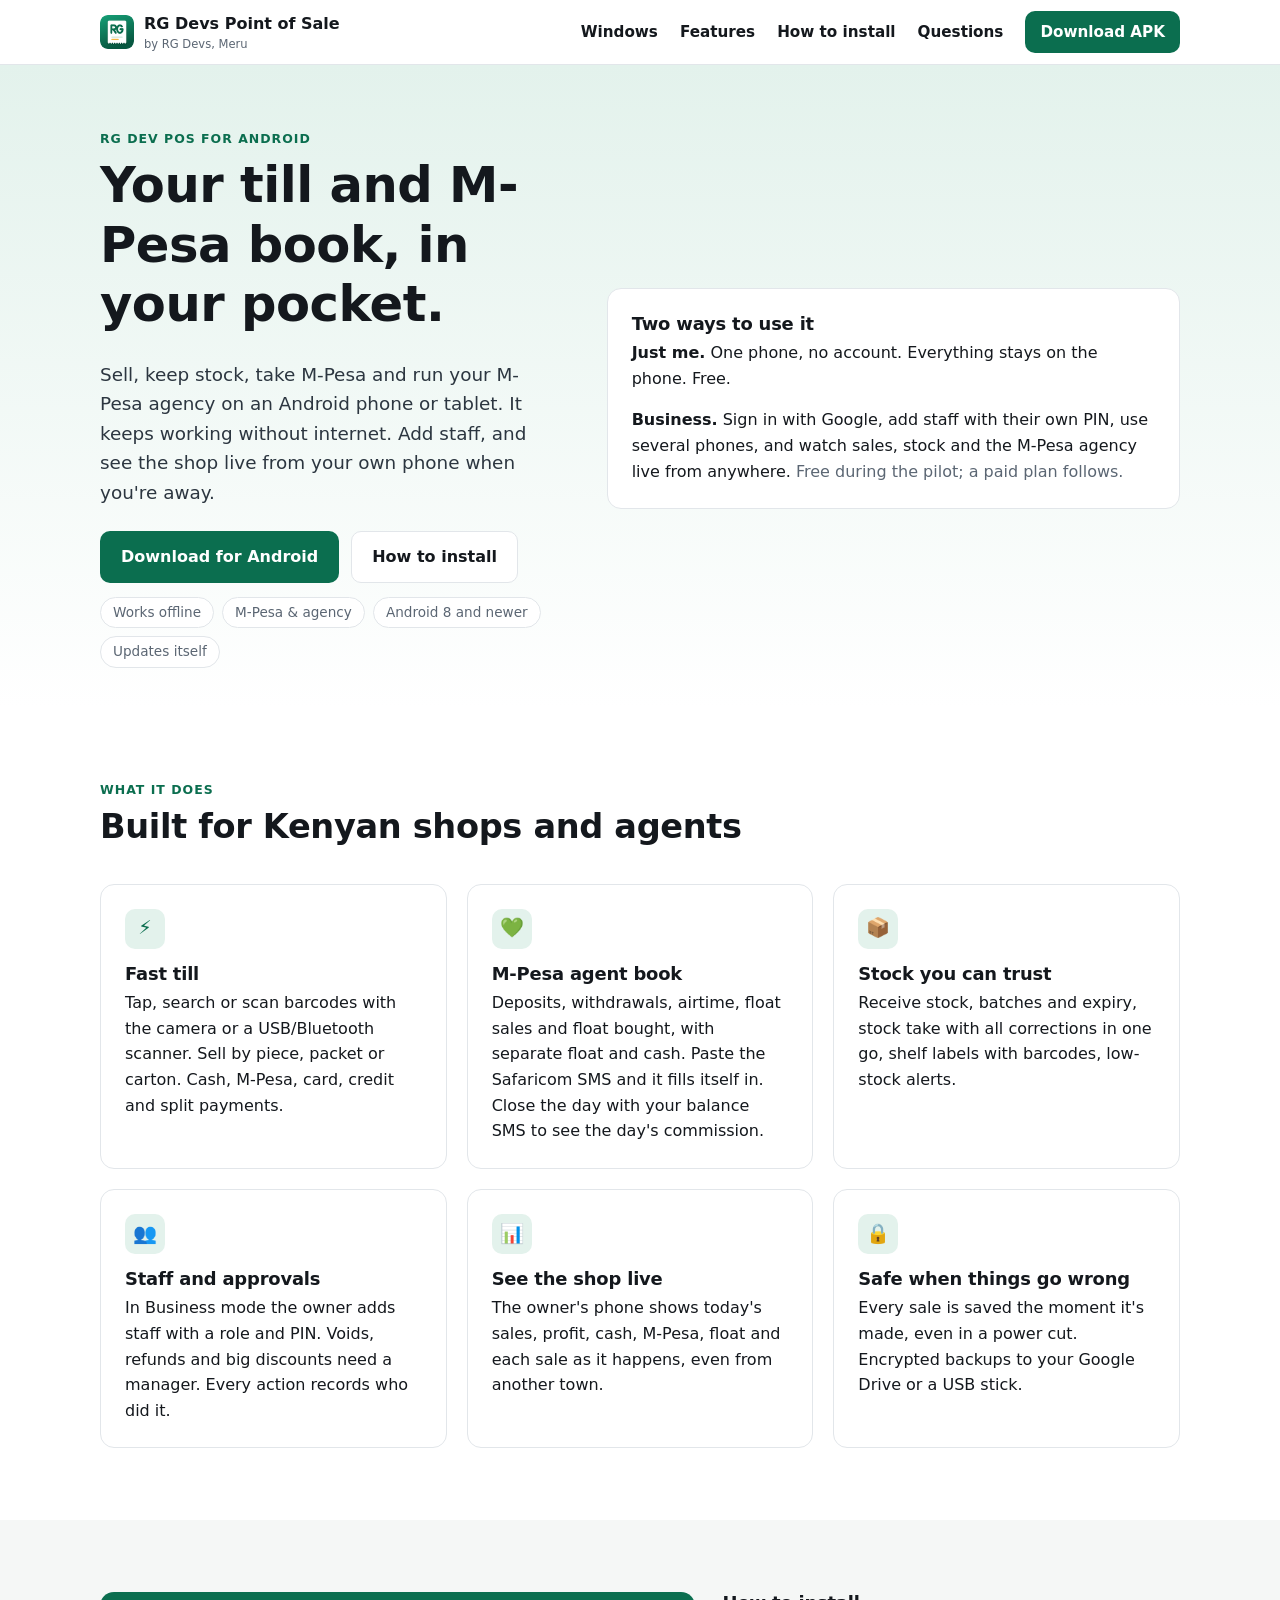
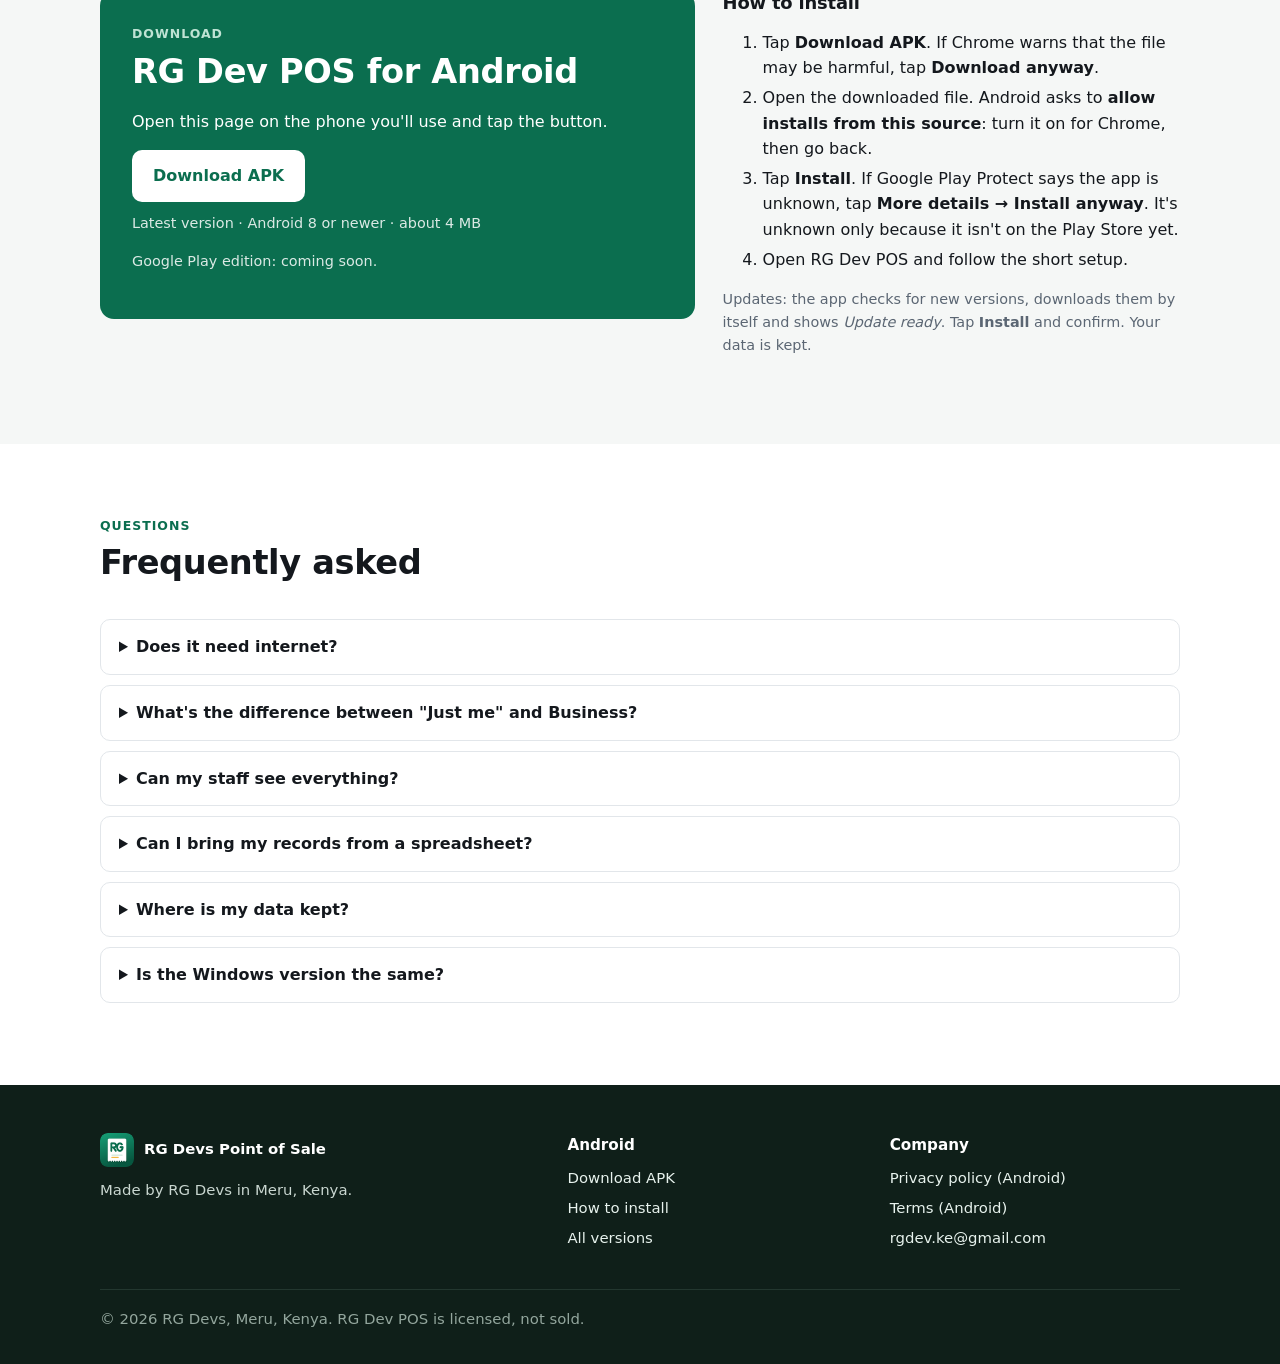
==== docs/android.html @ b741ffc9 "Android: download page, Android privacy policy and terms; links from the Windows pages" ====
<!doctype html>
<html lang="en">
<head>
  <meta charset="utf-8">
  <meta name="viewport" content="width=device-width, initial-scale=1">
  <title>RG Dev POS for Android — till and M-Pesa agent book on your phone</title>
  <meta name="description" content="RG Dev POS for Android: a point of sale and M-Pesa agent book that runs on your phone, works offline, and lets the owner see the shop live. Free to download.">
  <meta property="og:title" content="RG Dev POS for Android">
  <meta property="og:description" content="Point of sale and M-Pesa agent book on your phone. Works offline. Staff accounts and a live view for owners.">
  <link rel="icon" href="favicon.ico">
  <link rel="apple-touch-icon" href="assets/img/icon-192.png">
  <link rel="stylesheet" href="assets/style.css">
</head>
<body>
<header class="site-head">
  <div class="wrap">
    <a class="logo" href="./"><img src="assets/img/icon-64.png" alt=""><span>RG Devs Point of Sale<small>by RG Devs, Meru</small></span></a>
    <button class="menu-btn" aria-label="Menu" onclick="document.querySelector('.nav').classList.toggle('open')">☰</button>
    <nav class="nav">
      <a href="./">Windows</a>
      <a href="#features">Features</a>
      <a href="#install">How to install</a>
      <a href="#faq">Questions</a>
      <a class="btn btn-primary btn-small" href="#download">Download APK</a>
    </nav>
  </div>
</header>

<main>
  <section class="hero">
    <div class="wrap">
      <div>
        <div class="eyebrow">RG Dev POS for Android</div>
        <h1>Your till and M-Pesa book, in your pocket.</h1>
        <p class="lead">Sell, keep stock, take M-Pesa and run your M-Pesa agency on an Android phone or tablet. It keeps working without internet. Add staff, and see the shop live from your own phone when you're away.</p>
        <div class="ctas">
          <a class="btn btn-primary" href="#download">Download for Android</a>
          <a class="btn btn-ghost" href="#install">How to install</a>
        </div>
        <div class="badges"><span class="badge">Works offline</span><span class="badge">M-Pesa &amp; agency</span><span class="badge">Android 8 and newer</span><span class="badge">Updates itself</span></div>
      </div>
      <div class="card" style="align-self:center">
        <h3>Two ways to use it</h3>
        <p><b>Just me.</b> One phone, no account. Everything stays on the phone. Free.</p>
        <p><b>Business.</b> Sign in with Google, add staff with their own PIN, use several phones, and watch sales, stock and the M-Pesa agency live from anywhere. <span class="muted">Free during the pilot; a paid plan follows.</span></p>
      </div>
    </div>
  </section>

  <section id="features">
    <div class="wrap">
      <div class="section-head">
        <div class="eyebrow">What it does</div>
        <h2>Built for Kenyan shops and agents</h2>
      </div>
      <div class="grid grid-3">
        <div class="card"><div class="icon">⚡</div><h3>Fast till</h3><p>Tap, search or scan barcodes with the camera or a USB/Bluetooth scanner. Sell by piece, packet or carton. Cash, M-Pesa, card, credit and split payments.</p></div>
        <div class="card"><div class="icon">💚</div><h3>M-Pesa agent book</h3><p>Deposits, withdrawals, airtime, float sales and float bought, with separate float and cash. Paste the Safaricom SMS and it fills itself in. Close the day with your balance SMS to see the day's commission.</p></div>
        <div class="card"><div class="icon">📦</div><h3>Stock you can trust</h3><p>Receive stock, batches and expiry, stock take with all corrections in one go, shelf labels with barcodes, low-stock alerts.</p></div>
        <div class="card"><div class="icon">👥</div><h3>Staff and approvals</h3><p>In Business mode the owner adds staff with a role and PIN. Voids, refunds and big discounts need a manager. Every action records who did it.</p></div>
        <div class="card"><div class="icon">📊</div><h3>See the shop live</h3><p>The owner's phone shows today's sales, profit, cash, M-Pesa, float and each sale as it happens, even from another town.</p></div>
        <div class="card"><div class="icon">🔒</div><h3>Safe when things go wrong</h3><p>Every sale is saved the moment it's made, even in a power cut. Encrypted backups to your Google Drive or a USB stick.</p></div>
      </div>
    </div>
  </section>

  <section id="download" class="alt">
    <div class="wrap">
      <div class="download-box">
        <div class="download-main">
          <div class="eyebrow" style="color:#bfe3d4">Download</div>
          <h2>RG Dev POS for Android</h2>
          <p>Open this page on the phone you'll use and tap the button.</p>
          <a id="dl-btn" class="btn btn-primary" href="https://github.com/kenrodgersutugi-tech/rg-dev-pos-android-releases/releases/latest/download/RG-Dev-POS.apk">Download APK</a>
          <p class="meta" id="dl-meta">Latest version · Android 8 or newer · about 4 MB</p>
          <p class="meta">Google Play edition: coming soon.</p>
        </div>
        <div id="install">
          <h3>How to install</h3>
          <ol class="req">
            <li>Tap <b>Download APK</b>. If Chrome warns that the file may be harmful, tap <b>Download anyway</b>.</li>
            <li>Open the downloaded file. Android asks to <b>allow installs from this source</b>: turn it on for Chrome, then go back.</li>
            <li>Tap <b>Install</b>. If Google Play Protect says the app is unknown, tap <b>More details → Install anyway</b>. It's unknown only because it isn't on the Play Store yet.</li>
            <li>Open RG Dev POS and follow the short setup.</li>
          </ol>
          <p class="muted small">Updates: the app checks for new versions, downloads them by itself and shows <i>Update ready</i>. Tap <b>Install</b> and confirm. Your data is kept.</p>
        </div>
      </div>
    </div>
  </section>

  <section id="faq">
    <div class="wrap">
      <div class="section-head"><div class="eyebrow">Questions</div><h2>Frequently asked</h2></div>
      <details><summary>Does it need internet?</summary><p>No, for selling, stock, the agent book and reports. Internet is used for M-Pesa payment prompts, checking for updates, and in Business mode to keep your phones in step and show the owner the shop live. Sales are never held up waiting for the internet.</p></details>
      <details><summary>What's the difference between "Just me" and Business?</summary><p><b>Just me</b> runs on one phone with no account, and nothing leaves the phone except M-Pesa prompts and update checks. <b>Business</b> is for owners with staff or several phones: the owner signs in with Google, staff get their own PIN, and the business's records are kept in step through the RG Devs cloud so the owner sees everything live. You can move from Just me to Business later and keep all your records.</p></details>
      <details><summary>Can my staff see everything?</summary><p>No. The owner gives each staff member a role (manager, cashier or M-Pesa agent) and can switch individual permissions on or off. Profit, reports, settings and spreadsheet uploads are for the owner unless they allow otherwise.</p></details>
      <details><summary>Can I bring my records from a spreadsheet?</summary><p>Yes. The owner can upload the RG Dev POS spreadsheet template (sales, expenses, M-Pesa book, float top-ups, opening balances) and the app reads it in.</p></details>
      <details><summary>Where is my data kept?</summary><p>On your phone. In Business mode, a copy is also kept with RG Devs' cloud provider in the EU so that your phones and the owner's phone stay in step. See the <a href="android-privacy.html">Android privacy policy</a>.</p></details>
      <details><summary>Is the Windows version the same?</summary><p>They're sister apps with the same ideas. <a href="./">RG Devs Point of Sale for Windows</a> runs a whole shop from one computer; the Android app runs on phones and tablets.</p></details>
    </div>
  </section>
</main>

<footer class="site-foot">
  <div class="wrap">
    <div class="foot-grid">
      <div>
        <a class="logo" href="./" style="color:#fff"><img src="assets/img/icon-64.png" alt=""><span>RG Devs Point of Sale</span></a>
        <p style="margin-top:12px">Made by RG Devs in Meru, Kenya.</p>
      </div>
      <div><h4>Android</h4><ul><li><a href="#download">Download APK</a></li><li><a href="#install">How to install</a></li><li><a href="https://github.com/kenrodgersutugi-tech/rg-dev-pos-android-releases/releases">All versions</a></li></ul></div>
      <div><h4>Company</h4><ul><li><a href="android-privacy.html">Privacy policy (Android)</a></li><li><a href="android-terms.html">Terms (Android)</a></li><li><a href="mailto:rgdev.ke@gmail.com">rgdev.ke@gmail.com</a></li></ul></div>
    </div>
    <div class="copy">© 2026 RG Devs, Meru, Kenya. RG Dev POS is licensed, not sold.</div>
  </div>
</footer>

<script>
// Show the newest version, size and date on the download button.
fetch('https://api.github.com/repos/kenrodgersutugi-tech/rg-dev-pos-android-releases/releases/latest')
  .then((r) => (r.ok ? r.json() : Promise.reject()))
  .then((rel) => {
    const apk = (rel.assets || []).find((a) => /^RG-Dev-POS-[\d.]+\.apk$/i.test(a.name));
    if (!apk) return;
    document.getElementById('dl-btn').href = apk.browser_download_url;
    document.getElementById('dl-btn').textContent = 'Download APK (' + rel.tag_name.replace(/^v/, 'version ') + ')';
    document.getElementById('dl-meta').textContent = 'Android 8 or newer · ' + (apk.size / 1048576).toFixed(1) + ' MB · released ' + new Date(rel.published_at).toLocaleDateString('en-KE', { day: 'numeric', month: 'long', year: 'numeric' });
  })
  .catch(() => {});
</script>
</body>
</html>
---- docs/assets/style.css ----
:root {
  --brand: #0b6e4f;
  --brand-dark: #08513a;
  --brand-soft: #e3f2ec;
  --ink: #14181d;
  --muted: #5b6673;
  --line: #e2e6ea;
  --bg: #ffffff;
  --bg-2: #f5f7f6;
  --accent: #f2b23a;
  --radius: 14px;
  --shadow: 0 1px 2px rgba(16, 24, 40, 0.06), 0 8px 24px rgba(16, 24, 40, 0.08);
  --max: 1120px;
  color-scheme: light;
}
* { box-sizing: border-box; }
html { scroll-behavior: smooth; }
body {
  margin: 0;
  font: 16px/1.6 system-ui, 'Segoe UI', Roboto, 'Helvetica Neue', Arial, sans-serif;
  color: var(--ink);
  background: var(--bg);
  -webkit-font-smoothing: antialiased;
}
img { max-width: 100%; height: auto; display: block; }
a { color: var(--brand); }
a:hover { color: var(--brand-dark); }
h1, h2, h3 { line-height: 1.2; margin: 0 0 0.5em; letter-spacing: -0.01em; }
h1 { font-size: clamp(2rem, 4.5vw, 3.1rem); }
h2 { font-size: clamp(1.5rem, 3vw, 2.1rem); }
h3 { font-size: 1.12rem; }
p { margin: 0 0 1em; }
.wrap { max-width: var(--max); margin: 0 auto; padding: 0 20px; }
.muted { color: var(--muted); }
.small { font-size: 0.9rem; }
.eyebrow { text-transform: uppercase; letter-spacing: 0.08em; font-size: 0.78rem; font-weight: 700; color: var(--brand); margin-bottom: 0.6em; }

/* Header */
.site-head { position: sticky; top: 0; z-index: 10; background: rgba(255, 255, 255, 0.92); backdrop-filter: blur(8px); border-bottom: 1px solid var(--line); }
.site-head .wrap { display: flex; align-items: center; gap: 24px; height: 64px; }
.logo { display: flex; align-items: center; gap: 10px; text-decoration: none; color: var(--ink); font-weight: 750; }
.logo img { width: 34px; height: 34px; border-radius: 8px; }
.logo span small { display: block; font-weight: 500; font-size: 0.72rem; color: var(--muted); margin-top: -2px; }
.nav { display: flex; gap: 22px; margin-left: auto; align-items: center; }
.nav a { color: var(--ink); text-decoration: none; font-weight: 550; font-size: 0.95rem; }
.nav a:hover { color: var(--brand); }
.nav a.btn-primary, .nav a.btn-primary:hover { color: #fff; }
.menu-btn { display: none; margin-left: auto; background: none; border: 1px solid var(--line); border-radius: 8px; padding: 6px 10px; font-size: 1rem; }

/* Buttons */
.btn { display: inline-flex; align-items: center; justify-content: center; gap: 8px; padding: 12px 20px; border-radius: 10px; font-weight: 650; text-decoration: none; border: 1px solid transparent; cursor: pointer; font-size: 1rem; }
.btn-primary { background: var(--brand); color: #fff; }
.btn-primary:hover { background: var(--brand-dark); color: #fff; }
.btn-ghost { background: #fff; color: var(--ink); border-color: var(--line); }
.btn-ghost:hover { border-color: var(--brand); color: var(--brand); }
.btn-small { padding: 8px 14px; font-size: 0.9rem; }

/* Hero */
.hero { padding: 64px 0 40px; background: linear-gradient(180deg, var(--brand-soft) 0%, #fff 100%); }
.hero .wrap { display: grid; grid-template-columns: 1fr 1.25fr; gap: 48px; align-items: center; }
.hero p.lead { font-size: 1.15rem; color: #2c3640; }
.hero .ctas { display: flex; gap: 12px; flex-wrap: wrap; margin: 24px 0 14px; }
.shot { border-radius: var(--radius); box-shadow: var(--shadow); border: 1px solid var(--line); overflow: hidden; background: #fff; }
.badges { display: flex; flex-wrap: wrap; gap: 8px; margin-top: 8px; }
.badge { background: #fff; border: 1px solid var(--line); border-radius: 999px; padding: 4px 12px; font-size: 0.85rem; color: var(--muted); }

/* Sections */
section { padding: 72px 0; }
section.alt { background: var(--bg-2); }
.section-head { max-width: 680px; margin-bottom: 36px; }
.grid { display: grid; gap: 20px; }
.grid-3 { grid-template-columns: repeat(3, 1fr); }
.grid-2 { grid-template-columns: repeat(2, 1fr); }
.grid-4 { grid-template-columns: repeat(4, 1fr); }
.card { background: #fff; border: 1px solid var(--line); border-radius: var(--radius); padding: 24px; }
.card h3 { margin-bottom: 6px; }
.card p:last-child { margin-bottom: 0; }
.icon { width: 40px; height: 40px; border-radius: 10px; background: var(--brand-soft); color: var(--brand); display: grid; place-items: center; font-size: 1.2rem; margin-bottom: 14px; }
.feature-row { display: grid; grid-template-columns: 1fr 1.2fr; gap: 48px; align-items: center; margin-bottom: 72px; }
.feature-row:last-child { margin-bottom: 0; }
.feature-row.flip > :first-child { order: 2; }
.feature-row ul { padding-left: 1.1em; margin: 0; }
.feature-row li { margin-bottom: 6px; }

/* How it works */
.steps { counter-reset: s; display: grid; grid-template-columns: repeat(3, 1fr); gap: 20px; }
.step { position: relative; padding-top: 52px; }
.step::before { counter-increment: s; content: counter(s); position: absolute; top: 0; left: 0; width: 38px; height: 38px; border-radius: 50%; background: var(--brand); color: #fff; display: grid; place-items: center; font-weight: 700; }

/* Pricing */
.price { text-align: left; position: relative; }
.price .amount { font-size: 2rem; font-weight: 800; margin: 6px 0 0; }
.price .amount small { font-size: 0.95rem; font-weight: 600; color: var(--muted); }
.price.popular { border: 2px solid var(--brand); }
.price .tag { position: absolute; top: -12px; right: 16px; background: var(--brand); color: #fff; font-size: 0.75rem; font-weight: 700; padding: 3px 10px; border-radius: 999px; }
.trial-note { margin-top: 18px; padding: 14px 18px; background: var(--brand-soft); border-radius: 10px; }

/* Download */
.download-box { display: grid; grid-template-columns: 1.3fr 1fr; gap: 28px; align-items: start; }
.download-main { background: var(--brand); color: #fff; border-radius: var(--radius); padding: 32px; }
.download-main h2, .download-main a:not(.btn) { color: #fff; }
.download-main .btn-primary { background: #fff; color: var(--brand); }
.download-main .btn-primary:hover { background: var(--brand-soft); }
.download-main .meta { opacity: 0.85; font-size: 0.9rem; margin-top: 10px; }
.req li { margin-bottom: 4px; }

/* FAQ */
details { background: #fff; border: 1px solid var(--line); border-radius: 10px; padding: 14px 18px; margin-bottom: 10px; }
summary { cursor: pointer; font-weight: 650; }
details p { margin: 10px 0 0; color: #2c3640; }

/* Legal pages */
.legal { max-width: 780px; margin: 0 auto; padding: 48px 20px 72px; }
.legal h1 { font-size: 2.1rem; }
.legal h2 { font-size: 1.3rem; margin-top: 2em; }
.legal h3 { margin-top: 1.4em; }
.legal ul { padding-left: 1.2em; }
.legal li { margin-bottom: 4px; }
.legal .summary { background: var(--brand-soft); border-radius: 12px; padding: 18px 22px; margin: 20px 0 8px; }
.legal table { border-collapse: collapse; width: 100%; font-size: 0.95rem; margin: 8px 0 16px; }
.legal th, .legal td { text-align: left; border-bottom: 1px solid var(--line); padding: 8px 6px; vertical-align: top; }

/* Footer */
.site-foot { background: #0f1f19; color: #c9d6d0; padding: 48px 0 32px; font-size: 0.93rem; }
.site-foot a { color: #e7f2ed; text-decoration: none; }
.site-foot a:hover { text-decoration: underline; }
.foot-grid { display: grid; grid-template-columns: 1.5fr 1fr 1fr; gap: 32px; }
.site-foot h4 { color: #fff; margin: 0 0 10px; font-size: 0.95rem; }
.site-foot ul { list-style: none; padding: 0; margin: 0; }
.site-foot li { margin-bottom: 6px; }
.copy { border-top: 1px solid #23372f; margin-top: 32px; padding-top: 18px; color: #93a69d; }

@media (max-width: 900px) {
  .hero .wrap, .feature-row, .download-box, .foot-grid { grid-template-columns: 1fr; }
  .feature-row.flip > :first-child { order: 0; }
  .grid-3, .grid-4, .steps { grid-template-columns: 1fr 1fr; }
  .nav { display: none; position: absolute; top: 64px; left: 0; right: 0; background: #fff; flex-direction: column; padding: 16px 20px; border-bottom: 1px solid var(--line); gap: 14px; align-items: flex-start; }
  .nav.open { display: flex; }
  .menu-btn { display: block; }
  section { padding: 52px 0; }
}
@media (max-width: 560px) {
  .grid-3, .grid-4, .grid-2, .steps { grid-template-columns: 1fr; }
  .hero { padding-top: 40px; }
}
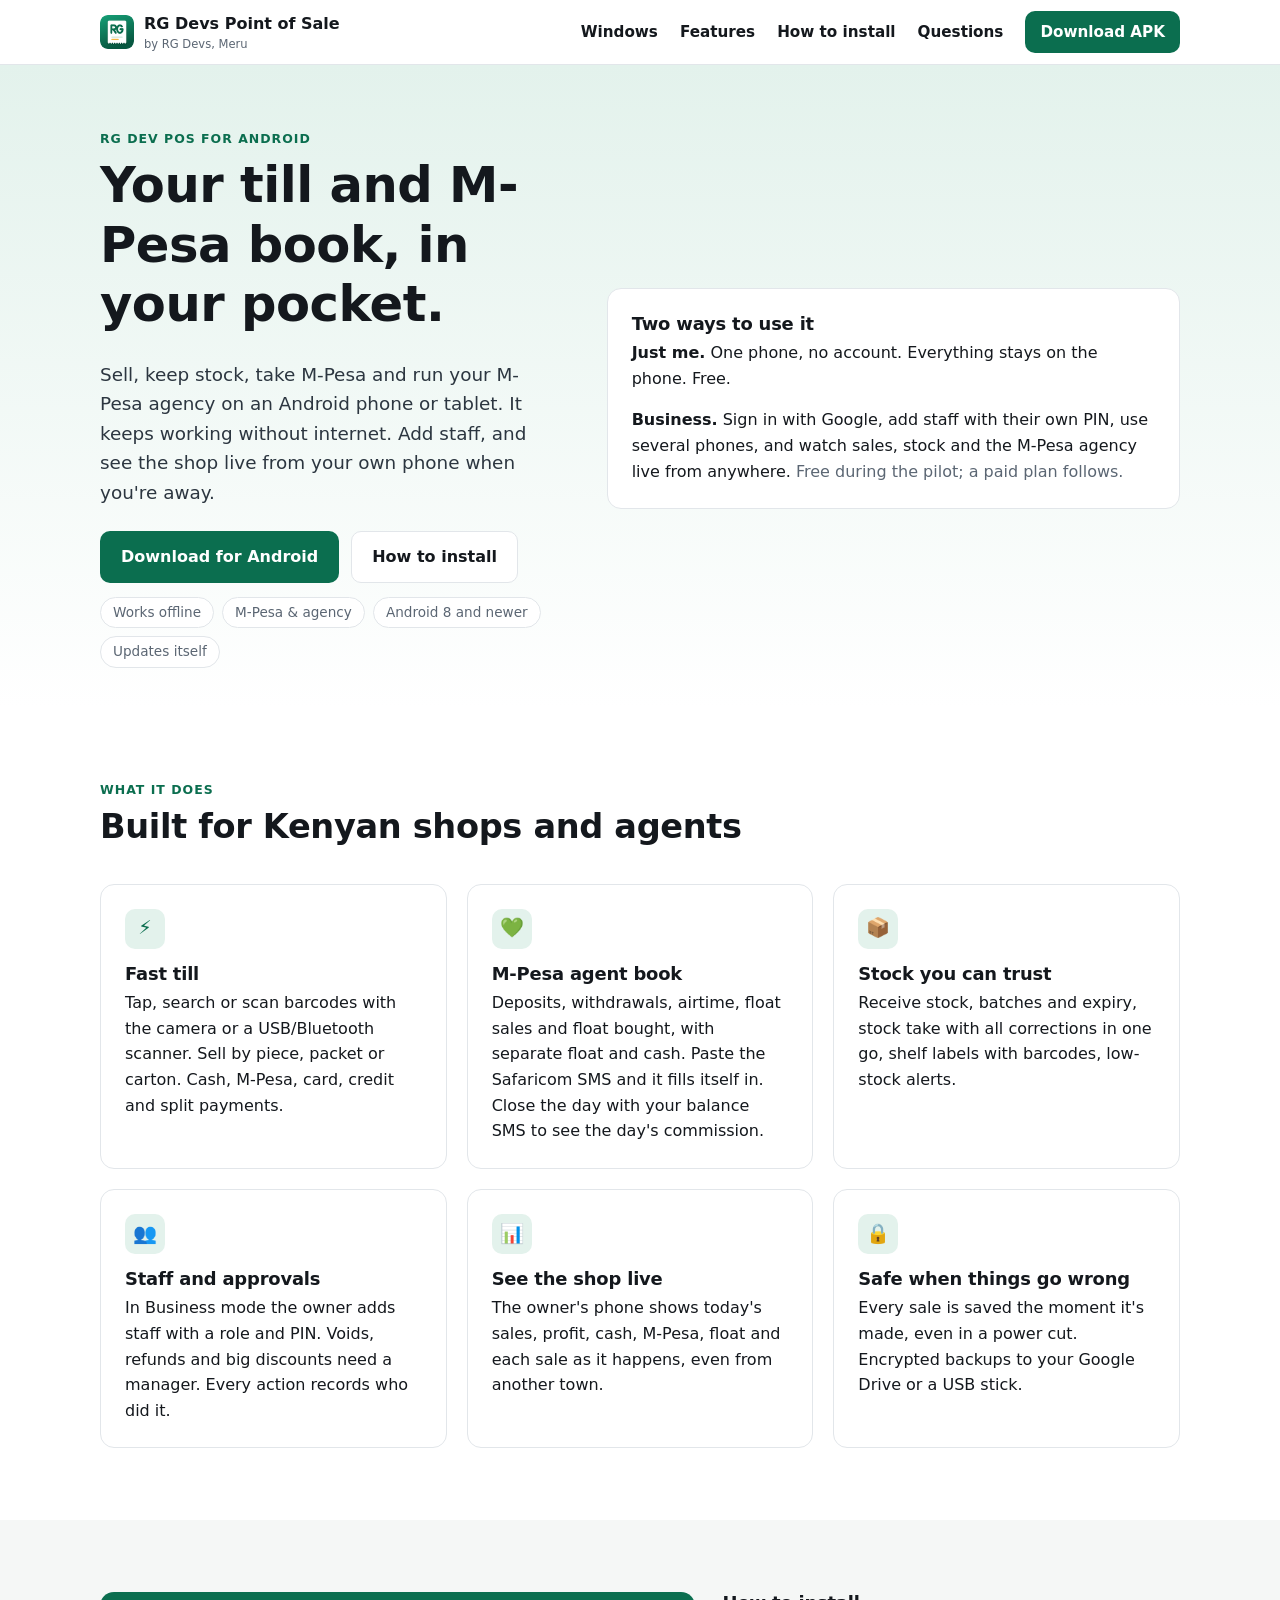
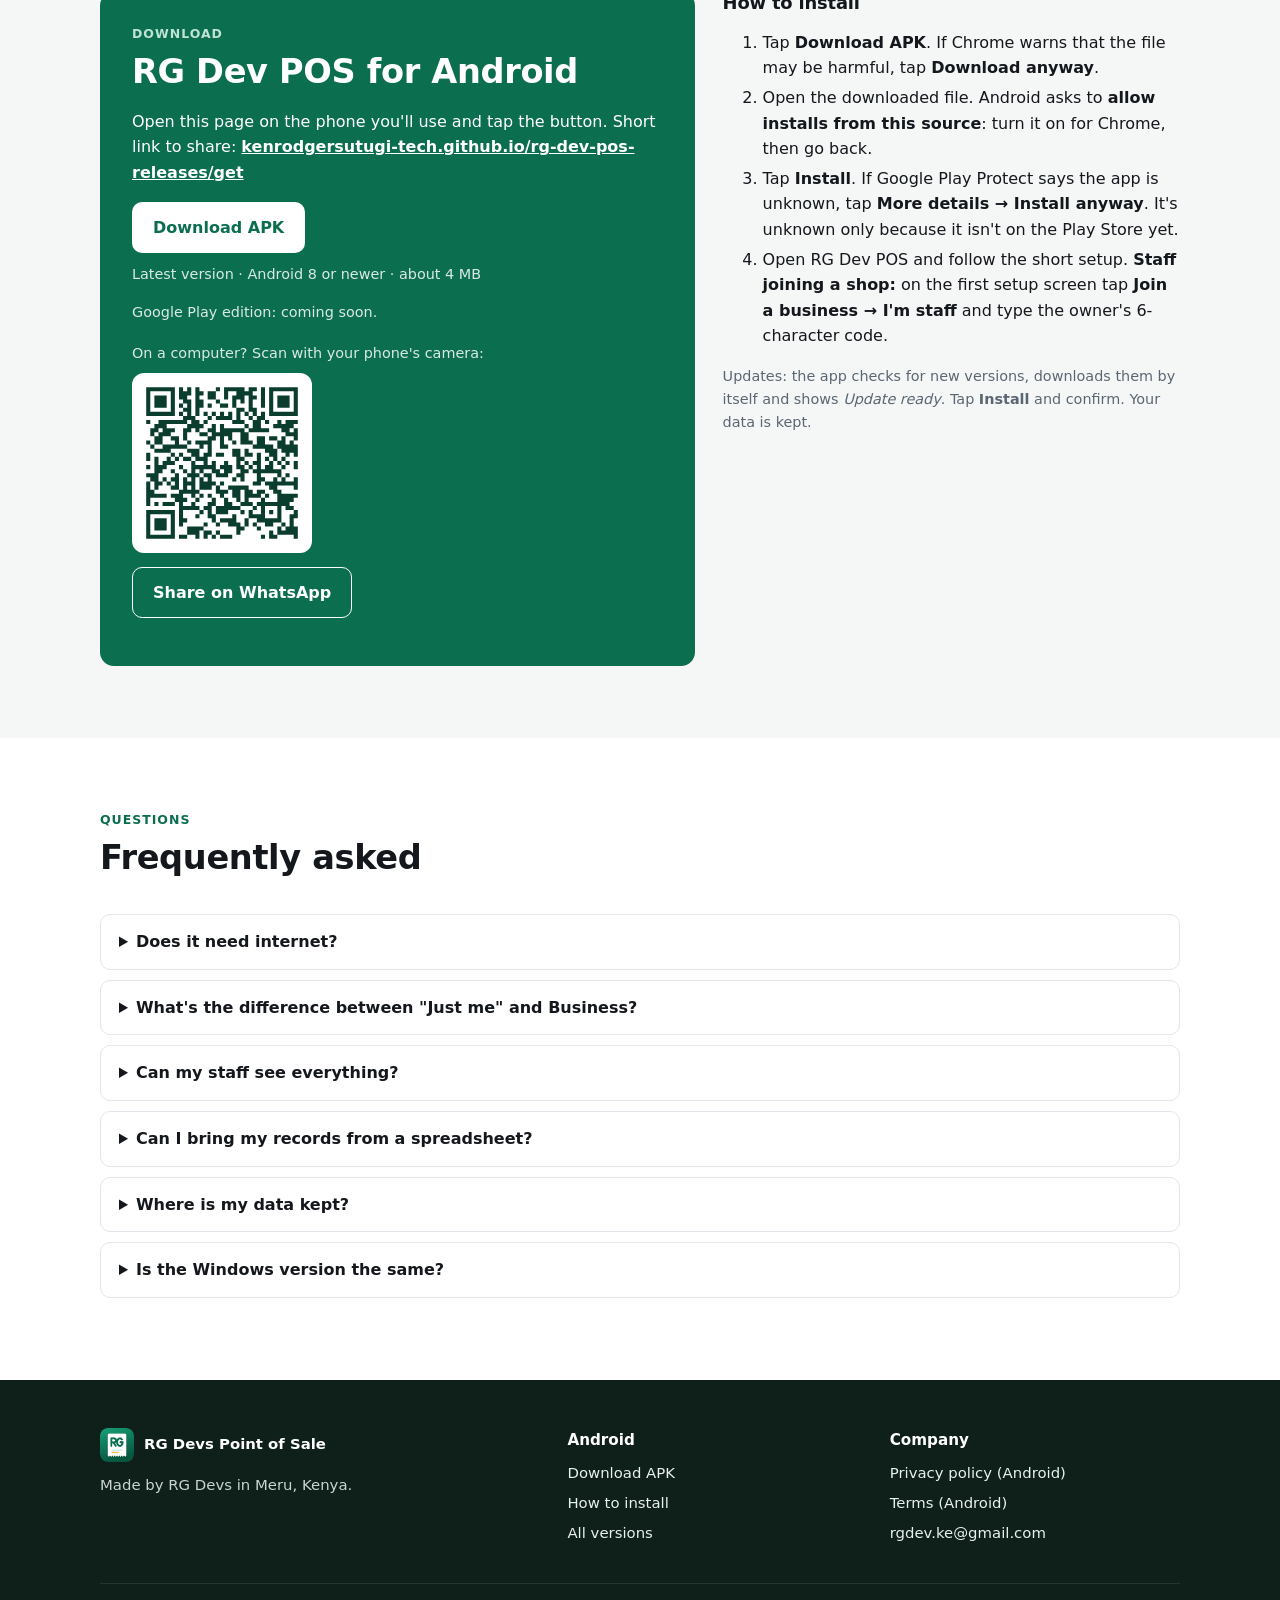
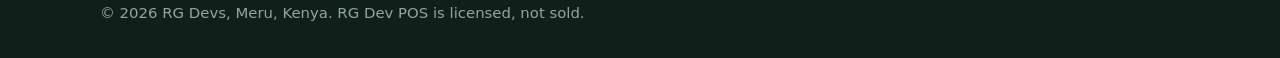
==== commit 4e8f39be: "Android: short install page (/get), QR code for computers, WhatsApp share, staff join step, spreadsh" ====
--- a/docs/android.html
+++ b/docs/android.html
@@ -70,10 +70,15 @@
         <div class="download-main">
           <div class="eyebrow" style="color:#bfe3d4">Download</div>
           <h2>RG Dev POS for Android</h2>
-          <p>Open this page on the phone you'll use and tap the button.</p>
+          <p>Open this page on the phone you'll use and tap the button. Short link to share: <a href="get/" style="color:#fff"><b>kenrodgersutugi-tech.github.io/rg-dev-pos-releases/get</b></a></p>
           <a id="dl-btn" class="btn btn-primary" href="https://github.com/kenrodgersutugi-tech/rg-dev-pos-android-releases/releases/latest/download/RG-Dev-POS.apk">Download APK</a>
           <p class="meta" id="dl-meta">Latest version · Android 8 or newer · about 4 MB</p>
           <p class="meta">Google Play edition: coming soon.</p>
+          <div class="desk-qr" id="desk-qr" style="display:none;margin-top:18px">
+            <p class="meta" style="margin-bottom:8px">On a computer? Scan with your phone's camera:</p>
+            <img src="assets/img/android-qr.svg" alt="QR code to install on a phone" style="width:180px;height:180px;background:#fff;border-radius:12px;padding:6px">
+          </div>
+          <p style="margin-top:14px"><a class="btn btn-ghost" style="background:transparent;color:#fff;border-color:#fff" href="https://wa.me/?text=Install%20RG%20Dev%20POS%20(till%20and%20M-Pesa%20agent%20book)%3A%20https%3A%2F%2Fkenrodgersutugi-tech.github.io%2Frg-dev-pos-releases%2Fget%2F">Share on WhatsApp</a></p>
         </div>
         <div id="install">
           <h3>How to install</h3>
@@ -81,7 +86,7 @@
             <li>Tap <b>Download APK</b>. If Chrome warns that the file may be harmful, tap <b>Download anyway</b>.</li>
             <li>Open the downloaded file. Android asks to <b>allow installs from this source</b>: turn it on for Chrome, then go back.</li>
             <li>Tap <b>Install</b>. If Google Play Protect says the app is unknown, tap <b>More details → Install anyway</b>. It's unknown only because it isn't on the Play Store yet.</li>
-            <li>Open RG Dev POS and follow the short setup.</li>
+            <li>Open RG Dev POS and follow the short setup. <b>Staff joining a shop:</b> on the first setup screen tap <b>Join a business → I'm staff</b> and type the owner's 6-character code.</li>
           </ol>
           <p class="muted small">Updates: the app checks for new versions, downloads them by itself and shows <i>Update ready</i>. Tap <b>Install</b> and confirm. Your data is kept.</p>
         </div>
@@ -95,7 +100,7 @@
       <details><summary>Does it need internet?</summary><p>No, for selling, stock, the agent book and reports. Internet is used for M-Pesa payment prompts, checking for updates, and in Business mode to keep your phones in step and show the owner the shop live. Sales are never held up waiting for the internet.</p></details>
       <details><summary>What's the difference between "Just me" and Business?</summary><p><b>Just me</b> runs on one phone with no account, and nothing leaves the phone except M-Pesa prompts and update checks. <b>Business</b> is for owners with staff or several phones: the owner signs in with Google, staff get their own PIN, and the business's records are kept in step through the RG Devs cloud so the owner sees everything live. You can move from Just me to Business later and keep all your records.</p></details>
       <details><summary>Can my staff see everything?</summary><p>No. The owner gives each staff member a role (manager, cashier or M-Pesa agent) and can switch individual permissions on or off. Profit, reports, settings and spreadsheet uploads are for the owner unless they allow otherwise.</p></details>
-      <details><summary>Can I bring my records from a spreadsheet?</summary><p>Yes. The owner can upload the RG Dev POS spreadsheet template (sales, expenses, M-Pesa book, float top-ups, opening balances) and the app reads it in.</p></details>
+      <details><summary>Can I bring my records from a spreadsheet?</summary><p>Yes. In <b>More → Import spreadsheet</b> the owner picks the RG Dev POS workbook (.xlsx) and sees exactly what it would add before anything is saved: past sales, expenses, damaged stock, the M-Pesa book, float top-ups, funding and opening balances. Importing a newer copy later adds only the new rows.</p></details>
       <details><summary>Where is my data kept?</summary><p>On your phone. In Business mode, a copy is also kept with RG Devs' cloud provider in the EU so that your phones and the owner's phone stay in step. See the <a href="android-privacy.html">Android privacy policy</a>.</p></details>
       <details><summary>Is the Windows version the same?</summary><p>They're sister apps with the same ideas. <a href="./">RG Devs Point of Sale for Windows</a> runs a whole shop from one computer; the Android app runs on phones and tablets.</p></details>
     </div>
@@ -117,6 +122,8 @@
 </footer>
 
 <script>
+// Computers: show a QR code so the phone can open the install page.
+if (!/Android|iPhone|iPad|Mobile/i.test(navigator.userAgent)) document.getElementById('desk-qr').style.display = 'block';
 // Show the newest version, size and date on the download button.
 fetch('https://api.github.com/repos/kenrodgersutugi-tech/rg-dev-pos-android-releases/releases/latest')
   .then((r) => (r.ok ? r.json() : Promise.reject()))
